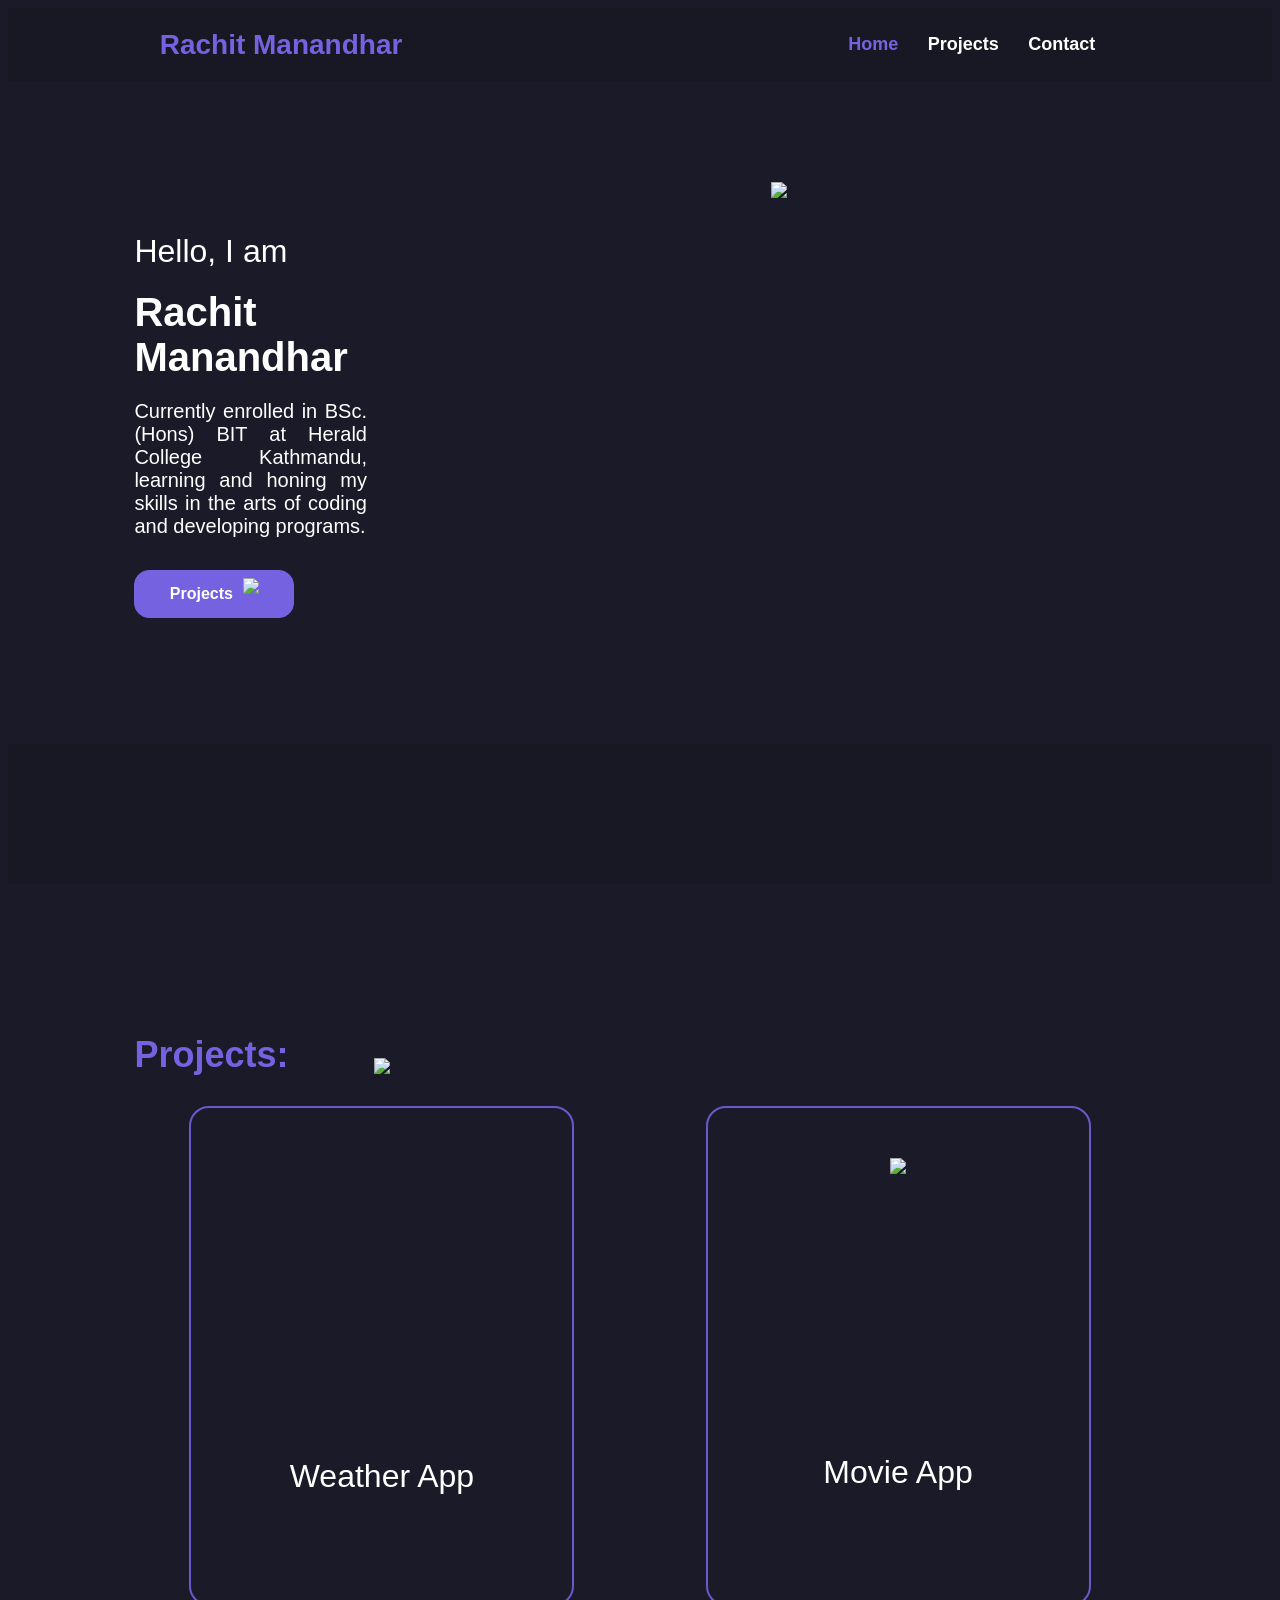
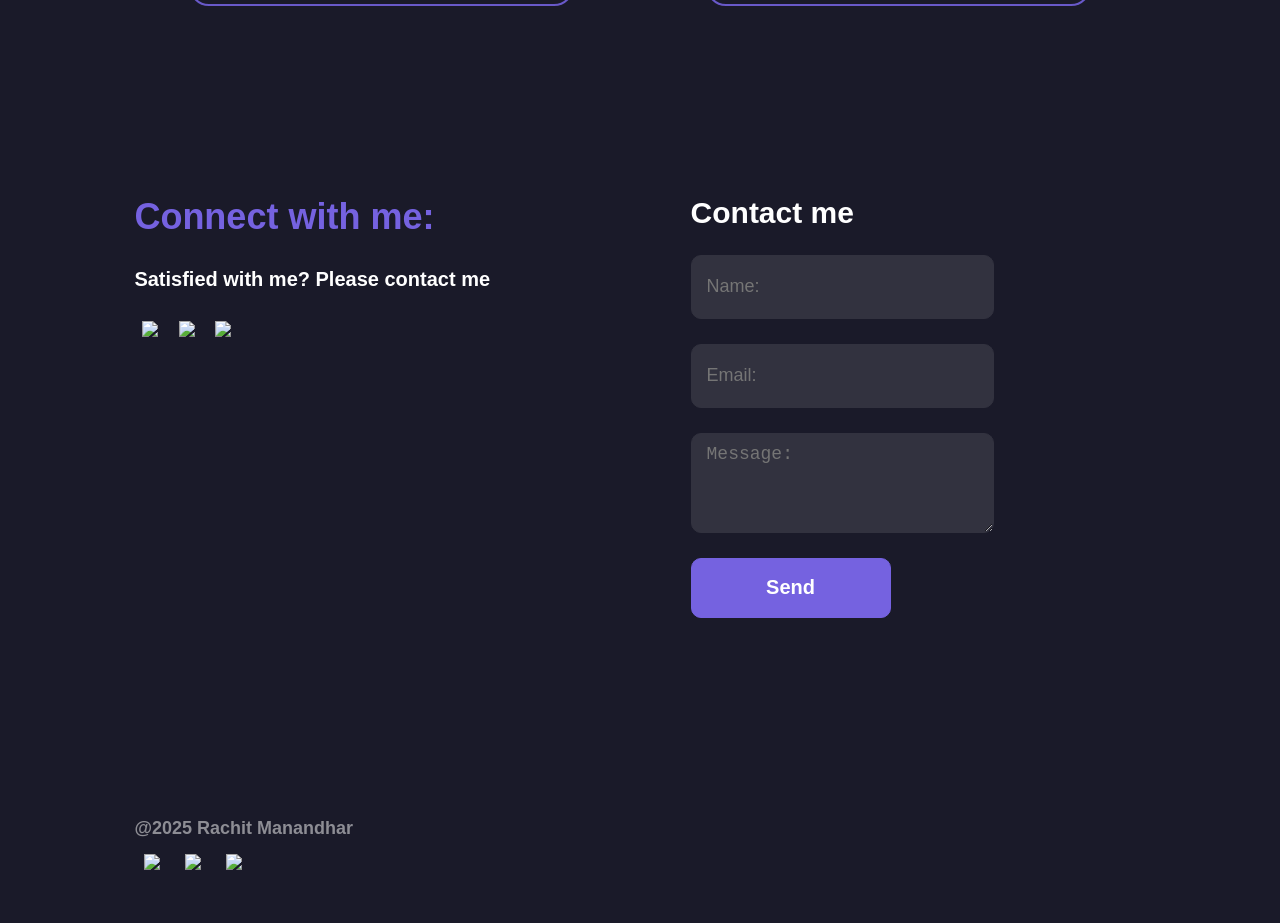
==== portfolio-RachitManandhar/index.html @ f7fb01e7 "Added Week1 Workshop files" ====
<!DOCTYPE html>
<html lang="en">
<head>
    <meta charset="UTF-8">
    <meta name="viewport" content="width=device-width, initial-scale=1.0">
    <title>Portfolio</title>
    <link rel="stylesheet" href="css/style.css">
</head>
<body>
    <header>
        <div class="navbar">
            <div class="title"><a href="#Home">Rachit Manandhar</a></div>
            <nav class="navdiv">
                <ul>
                    <li><a href="#Home" id="NavHome">Home</a></li>
                    <li><a href="#Projects">Projects</a></li>
                    <li><a href="#Contact">Contact</a></li>
                </ul>
            </nav>
        </div>
    </header>
    <section id="Home">
        <div class="Home">
            <div class="Bio">
                <p style="font-size: 32px;">Hello, I am </p>
                <p style="font-size: 40px; margin-top: 20px; margin-bottom: 20px; font-weight: 600;">Rachit Manandhar</p>
                <p style="font-size: 20px;">Currently enrolled in BSc.(Hons) BIT at Herald College Kathmandu, learning and honing my skills in the arts of coding and developing programs.</p>
                <div class="Buttons">
                    <div class="Button">
                        <a href="#Projects">
                            <button class="BProject"><p class="BT">Projects</p><img src="https://github.com/sleepyydesu/website/blob/master/projectsIcon.png?raw=true" height="32px"></button>
                        </a>
                    </div>
                </div>
            </div>
            <div class="Image">
                <img src="https://github.com/BokuWaSleepyyDesu/website/blob/master/me.png?raw=true" height="440px">
            </div>
        </div>
    </section>
    <hr>

    <section id="Projects">
        <div class="Project">
            <h1>Projects:</h1>
            <div class="Projects">
                <div class="PBox">
                    <a href="https://weatherapp.rachitmanandhar.com.np">
                        <div class="PIcon">
                            <img src="https://github.com/sleepyydesu/website/blob/master/weatherIcon.png?raw=true" height="400px" style="margin-top: -50px;">
                        </div>
                        <div class="PTitleDiv">
                            <p class="PTitle">Weather App</p>
                        </div>
                    </a>
                </div>
                <div class="PBox">
                    <a href="https://movieapp.rachitmanandhar.com.np">
                        <div class="PIcon">
                            <img src="https://github.com/sleepyydesu/website/blob/master/movieIcon.png?raw=true" height="196px" style="margin-top: 50px;">
                        </div>
                        <div class="PTitleDiv" style="margin-top: 100px;">
                            <p class="PTitle">Movie App</p>
                        </div>
                    </a>
                </div>
            </div>
        </div>
    </section>
    <section id="Contact">
        <div class="Contact">
            <div class="Ctext">
                <h1>Connect with me:</h1>
                <p>Satisfied with me? Please contact me</p>
                <div class="links">
                    <a href="https://facebook.com/sleepyydesu"><img src="https://github.com/sleepyydesu/website/blob/master/facebook.png?raw=true"></a>
                    <a href="https://instagram.com/sleepyydesu"><img src="https://github.com/sleepyydesu/website/blob/master/Instagram.png?raw=true"></a>
                    <a href="mailto:rachit2063@gmail.com"><img src="https://github.com/sleepyydesu/website/blob/master/mail.png?raw=true"></a>
                </div>
            </div>
            <div class="Cform">
                <p>Contact me</p>
                <form>
                    <input type="text" placeholder="Name:">
                    <input type="email" placeholder="Email:">
                    <textarea id="message" placeholder="Message:"></textarea>
                    <button id="send" type="submit">Send</button>
                </form>
            </div>
        </div>
    </section>
    <footer>
        <div class="Footer">
            <div class="FText">
                <p>@2025 Rachit Manandhar</p>
                <div class="Flinks">
                    <a href="https://facebook.com/sleepyydesu"><img src="https://github.com/sleepyydesu/website/blob/master/facebook.png?raw=true"></a>
                    <a href="https://instagram.com/sleepyydesu"><img src="https://github.com/sleepyydesu/website/blob/master/Instagram.png?raw=true"></a>
                    <a href="mailto:rachit2063@gmail.com"><img src="https://github.com/sleepyydesu/website/blob/master/mail.png?raw=true"></a>
                </div>
            </div>
        </div>
    </footer>
</body>
</html>
---- portfolio-RachitManandhar/css/style.css ----
*{
    text-decoration: none;
    box-sizing: border-box;
}

html{
    scroll-behavior: smooth;
}

body{
    background-color: #1a1a29;
    color: white;
    font-family: Arial, Helvetica, sans-serif;
}

.navbar{
    background-color: #181824;
    padding-left: 12%;
    padding-right: 12%;
    padding-top: 10px;
    padding-bottom: 10px;
    display: flex; 
    align-items: center;
    justify-content: space-between;
    width: 100%;
}

.title a{
    font-size: 28px;
    color: #7562e0;
    font-weight: 750;
}

.navbar li{
    list-style-type: none;
    display: inline;
}

.navbar li a{
    color: white; 
    font-size: 18px;
    font-weight: bold;
    margin-right: 25px;
}

#NavHome{
    color: #7562e0;
}

.Home{
    display: flex;
    padding-left: 10%;
    padding-right: 10%;
}

p{
    display: block;
    padding: 0%;
    margin: 0%;
}

.Bio{
    max-width: 23%;
    text-align: justify;
    margin-top: 15%;
}

.Image{
    max-width: 30%;
    padding-top: 10%;
    margin-left: 40%;
}

.Buttons{
    display: flex;
}

.Buttons button{
    margin-top: 32px;
    height: 48px;
    width: 160px;
    border-radius: 15px;
}

.Button{
    display: flex;
}

.BT{
    display: inline;
    padding-right: 10px;
}

.BProject{
    display: flex;
    align-items: center;
    justify-content: center;
    background-color: #7562e0;
    border: 1px solid #7562e0;
    color: white;
    font-size: 16px;
    font-weight: 600;
}

hr{
    margin-top: 10%;
    border: 70px solid #181824;
}

h1{
    color: #7562e0;
    font-weight: 600;
    font-size: 36px;
    padding-top: 30px;
}

.Project{
    padding-left: 10%;
    padding-right: 10%;
    margin-top: 120px;
}

.Projects{
    display: flex;
    justify-content: center;
    gap:10%;
}

.PBox{
    width: 385px;
    height: 500px;
    border: 2px solid #6959c9;
    border-radius: 20px;
    margin-left: 15px;
    margin-right: 15px;
    margin-bottom: 30px;
}

.PIcon{
    display: flex;
    align-items: center;
    justify-content: center;
}

.PTitleDiv{
    display: flex;
    align-items: center;
    justify-content: center;
}

.PTitle{
    font-size: 2rem;
    color: white;
}

.Contact{
    display: flex;
    padding-left: 10%;
    padding-right: 10%;
    padding-top: 100px;
    padding-bottom: 200px;
    justify-content: space-between;
}

.Ctext p{
    font-size: 20px;
    font-weight: 700;
}

.links{
    padding-top: 30px;
}

.links img{
    height: 30px;
    padding-left: 8px;
    padding-right: 8px;
}

.Cform{
    padding-right: 15%;
    width: 45%;
}

.Cform p{
    padding-top: 60px;
    font-size: 30px;
    font-weight: 600;
}

.Cform input{
    display: block;
    height: 64px;
    width: 100%;
    border: 1px solid #32323f;
    border-radius: 10px;
    background-color: #32323f;
    margin-top: 25px;
    margin-bottom: 25px;
    padding-left: 15px;
    font-size: 18px;
    color: white;
}

#message{
    display: block;
    height: 100px;
    width: 100%;
    border: 1px solid #32323f;
    border-radius: 10px;
    background-color: #32323f;
    margin-top: 25px;
    padding-top: 10px;
    margin-bottom: 25px;
    padding-left: 15px;
    font-size: 18px;
    color: white;
}

#send{
    height: 60px;
    width: 200px;
    background-color: #7562e0;
    border: 1px solid #7562e0;
    border-radius: 10px;
    font-size: 20px;
    color: white;
    font-weight: 700;
}

.Footer{
    padding-left: 10%;
    padding-right: 10%;
    color: #8d8d94;
    font-size: 18px;
    font-weight: 600;
    padding-bottom: 40px;
}

.Flinks{
    padding-top: 15px;
}

.Flinks img{
    height: 24px;
    padding-left: 10px;
    padding-right: 10px;
}
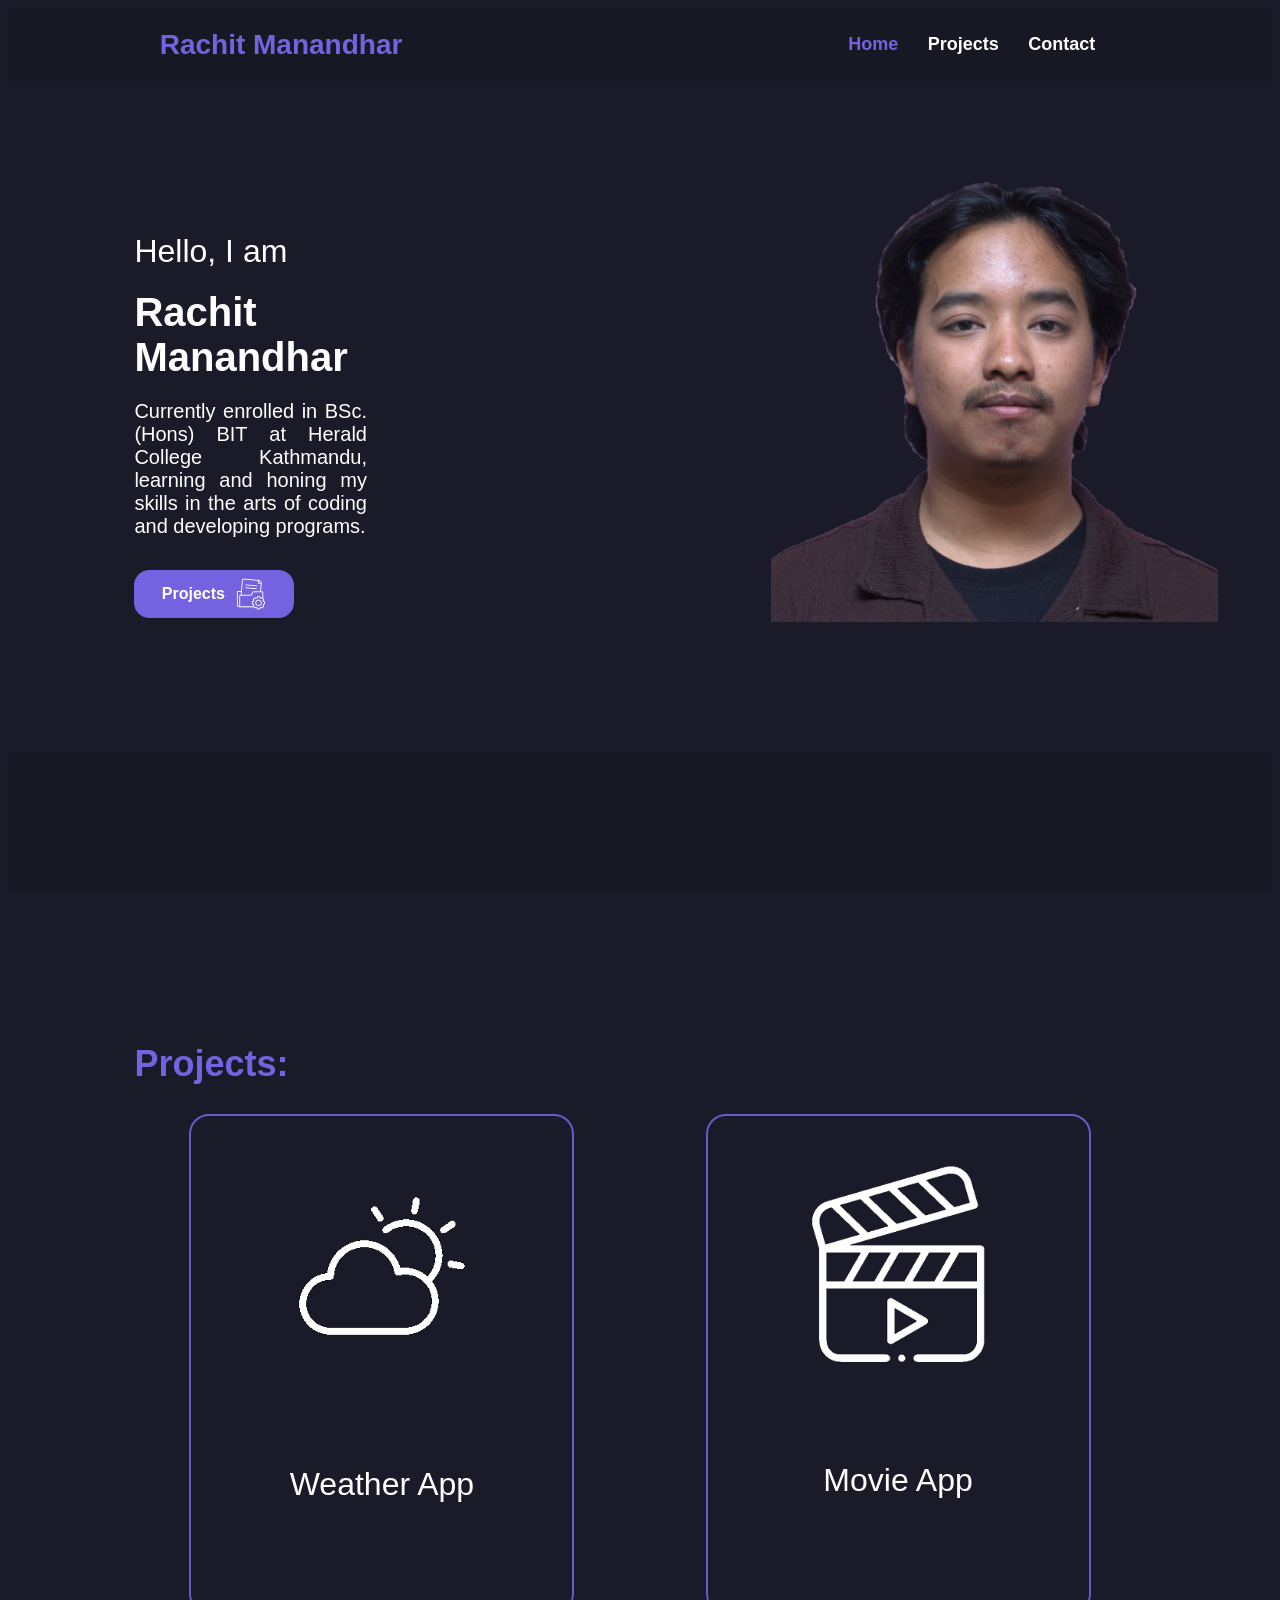
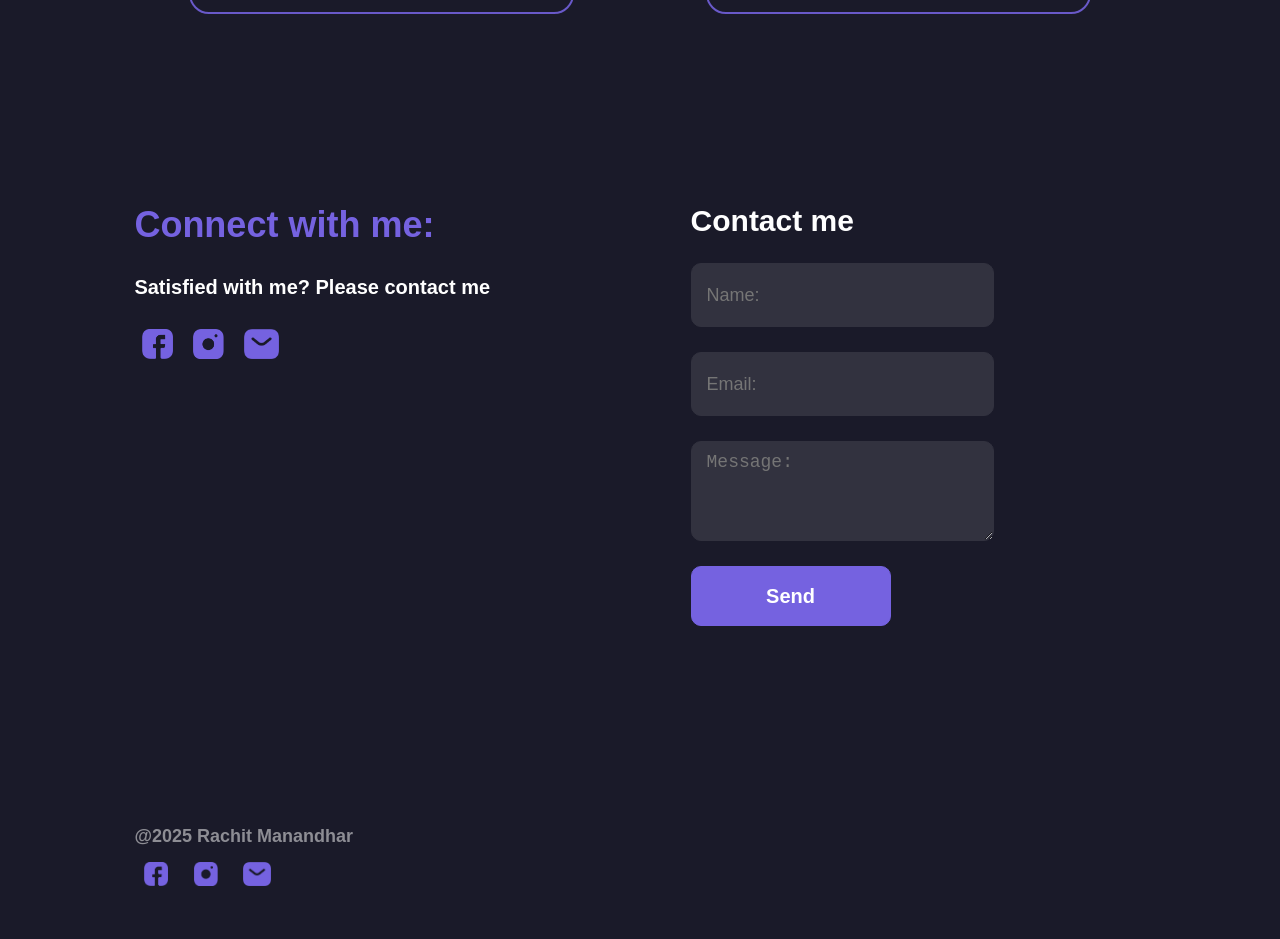
==== commit 143c2a75: "Added all the images for the portfolio" ====
--- a/portfolio-RachitManandhar/index.html
+++ b/portfolio-RachitManandhar/index.html
@@ -28,13 +28,13 @@
                 <div class="Buttons">
                     <div class="Button">
                         <a href="#Projects">
-                            <button class="BProject"><p class="BT">Projects</p><img src="https://github.com/sleepyydesu/website/blob/master/projectsIcon.png?raw=true" height="32px"></button>
+                            <button class="BProject"><p class="BT">Projects</p><img src="images/projectsIcon.png" height="32px"></button>
                         </a>
                     </div>
                 </div>
             </div>
             <div class="Image">
-                <img src="https://github.com/BokuWaSleepyyDesu/website/blob/master/me.png?raw=true" height="440px">
+                <img src="images/me.png" height="440px">
             </div>
         </div>
     </section>
@@ -47,7 +47,7 @@
                 <div class="PBox">
                     <a href="https://weatherapp.rachitmanandhar.com.np">
                         <div class="PIcon">
-                            <img src="https://github.com/sleepyydesu/website/blob/master/weatherIcon.png?raw=true" height="400px" style="margin-top: -50px;">
+                            <img src="images/weatherIcon.png" height="400px" style="margin-top: -50px;">
                         </div>
                         <div class="PTitleDiv">
                             <p class="PTitle">Weather App</p>
@@ -57,7 +57,7 @@
                 <div class="PBox">
                     <a href="https://movieapp.rachitmanandhar.com.np">
                         <div class="PIcon">
-                            <img src="https://github.com/sleepyydesu/website/blob/master/movieIcon.png?raw=true" height="196px" style="margin-top: 50px;">
+                            <img src="images/movieIcon.png" height="196px" style="margin-top: 50px;">
                         </div>
                         <div class="PTitleDiv" style="margin-top: 100px;">
                             <p class="PTitle">Movie App</p>
@@ -73,9 +73,9 @@
                 <h1>Connect with me:</h1>
                 <p>Satisfied with me? Please contact me</p>
                 <div class="links">
-                    <a href="https://facebook.com/sleepyydesu"><img src="https://github.com/sleepyydesu/website/blob/master/facebook.png?raw=true"></a>
-                    <a href="https://instagram.com/sleepyydesu"><img src="https://github.com/sleepyydesu/website/blob/master/Instagram.png?raw=true"></a>
-                    <a href="mailto:rachit2063@gmail.com"><img src="https://github.com/sleepyydesu/website/blob/master/mail.png?raw=true"></a>
+                    <a href="https://facebook.com/sleepyydesu"><img src="images/facebook.png"></a>
+                    <a href="https://instagram.com/sleepyydesu"><img src="images/Instagram.png"></a>
+                    <a href="mailto:rachit2063@gmail.com"><img src="images/mail.png"></a>
                 </div>
             </div>
             <div class="Cform">
@@ -94,9 +94,9 @@
             <div class="FText">
                 <p>@2025 Rachit Manandhar</p>
                 <div class="Flinks">
-                    <a href="https://facebook.com/sleepyydesu"><img src="https://github.com/sleepyydesu/website/blob/master/facebook.png?raw=true"></a>
-                    <a href="https://instagram.com/sleepyydesu"><img src="https://github.com/sleepyydesu/website/blob/master/Instagram.png?raw=true"></a>
-                    <a href="mailto:rachit2063@gmail.com"><img src="https://github.com/sleepyydesu/website/blob/master/mail.png?raw=true"></a>
+                    <a href="https://facebook.com/sleepyydesu"><img src="images/facebook.png"></a>
+                    <a href="https://instagram.com/sleepyydesu"><img src="images/Instagram.png"></a>
+                    <a href="mailto:rachit2063@gmail.com"><img src="images/mail.png"></a>
                 </div>
             </div>
         </div>
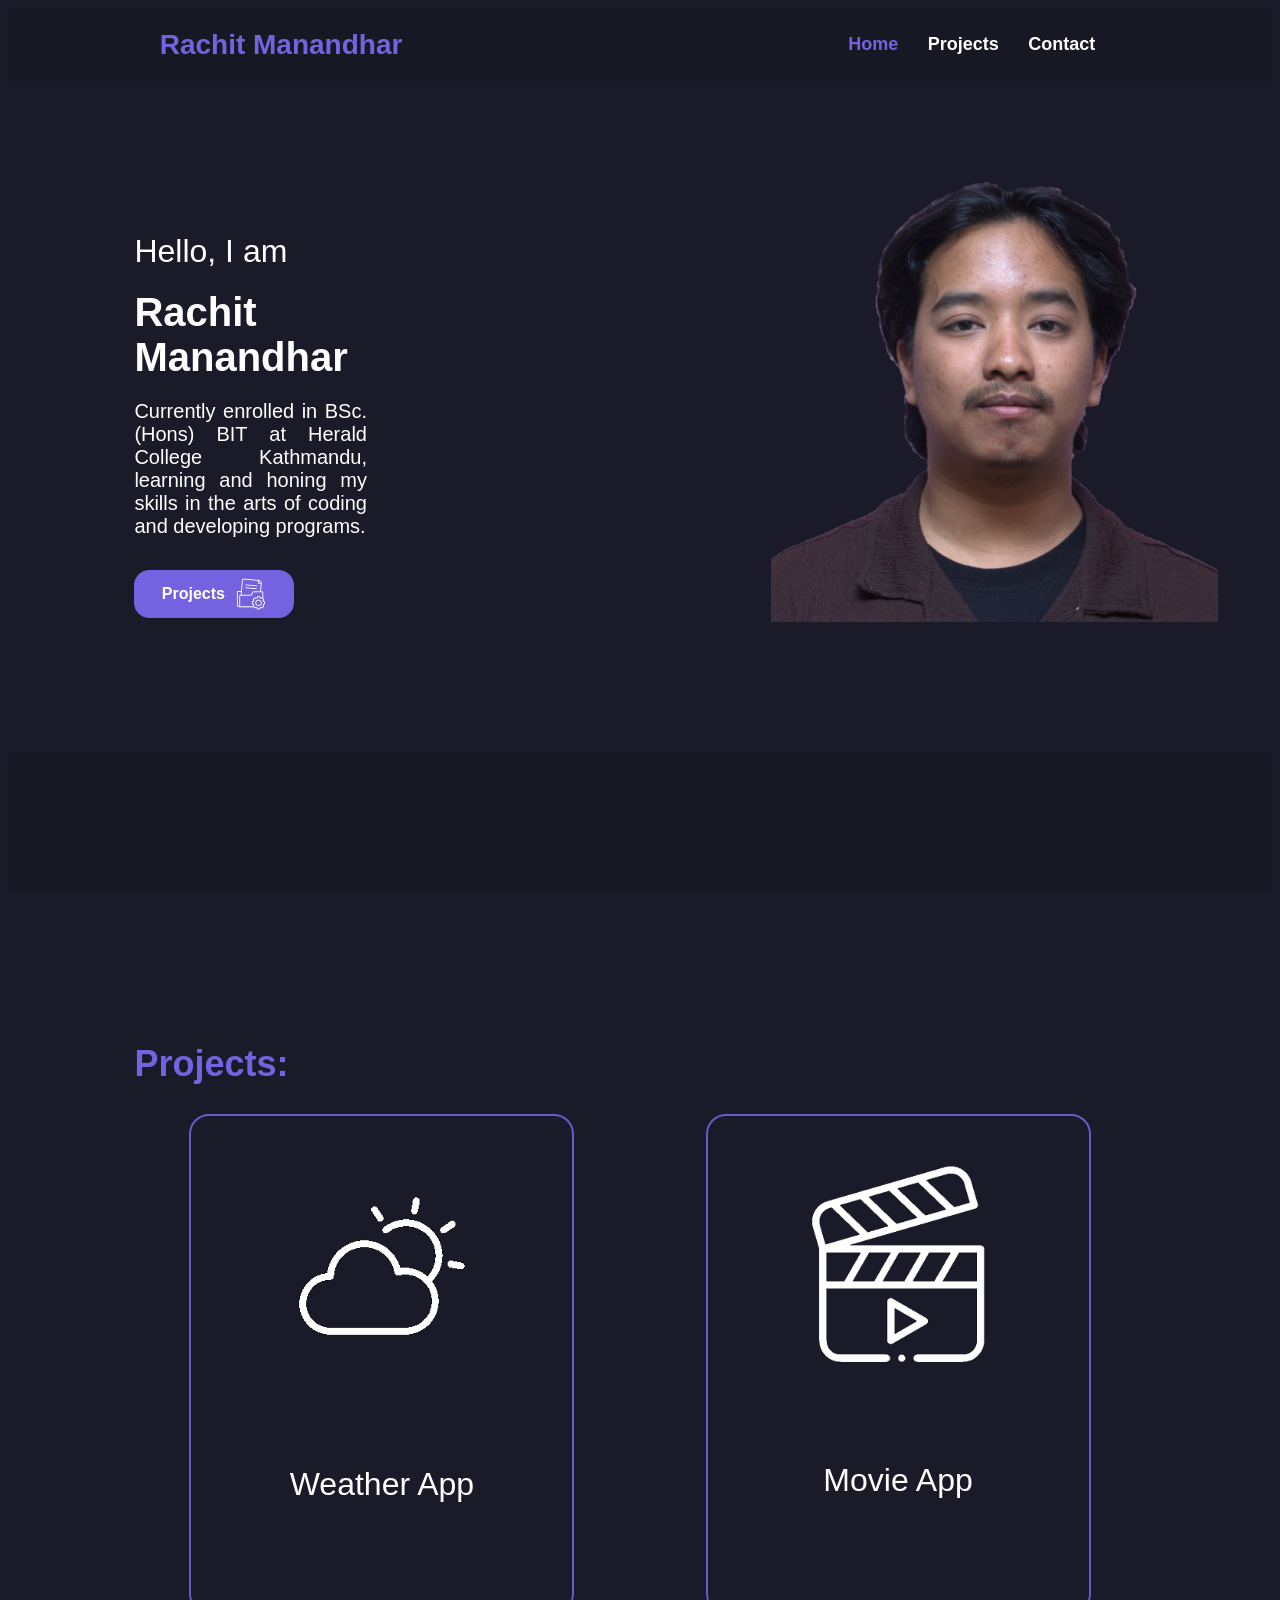
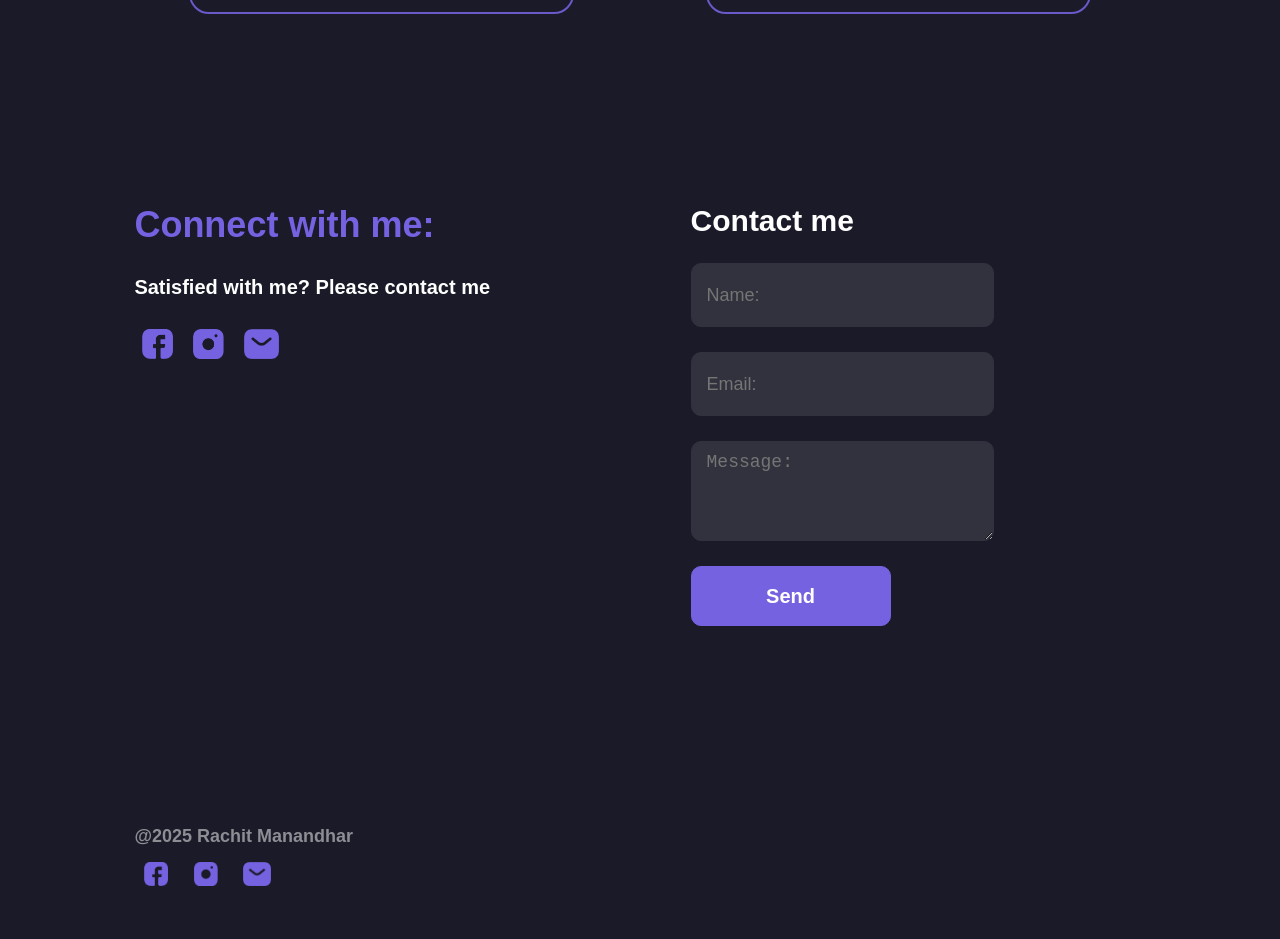
==== commit 63ac5f9c: "Added Media queries and icon" ====
--- a/portfolio-RachitManandhar/index.html
+++ b/portfolio-RachitManandhar/index.html
@@ -5,6 +5,7 @@
     <meta name="viewport" content="width=device-width, initial-scale=1.0">
     <title>Portfolio</title>
     <link rel="stylesheet" href="css/style.css">
+    <link rel="icon" href="images/me.png">
 </head>
 <body>
     <header>
@@ -71,7 +72,7 @@
         <div class="Contact">
             <div class="Ctext">
                 <h1>Connect with me:</h1>
-                <p>Satisfied with me? Please contact me</p>
+                <p>Satisfied with me? <span id="mbr"><br></span>Please contact me</p>
                 <div class="links">
                     <a href="https://facebook.com/sleepyydesu"><img src="images/facebook.png"></a>
                     <a href="https://instagram.com/sleepyydesu"><img src="images/Instagram.png"></a>
--- a/portfolio-RachitManandhar/css/style.css
+++ b/portfolio-RachitManandhar/css/style.css
@@ -80,6 +80,7 @@
     height: 48px;
     width: 160px;
     border-radius: 15px;
+    cursor: pointer;
 }
 
 .Button{
@@ -134,6 +135,11 @@
     margin-left: 15px;
     margin-right: 15px;
     margin-bottom: 30px;
+    transition: 0.3s ease;
+}
+
+.PBox:hover {
+    border-color: white;
 }
 
 .PIcon{
@@ -151,6 +157,11 @@
 .PTitle{
     font-size: 2rem;
     color: white;
+    transition: 0.3s ease;
+}
+
+.PBox:hover .PTitle {
+    color: #6959c9;
 }
 
 .Contact{
@@ -160,6 +171,10 @@
     padding-top: 100px;
     padding-bottom: 200px;
     justify-content: space-between;
+}
+
+#mbr {
+    display: none;
 }
 
 .Ctext p{
@@ -226,6 +241,7 @@
     font-size: 20px;
     color: white;
     font-weight: 700;
+    cursor: pointer;
 }
 
 .Footer{
@@ -245,4 +261,33 @@
     height: 24px;
     padding-left: 10px;
     padding-right: 10px;
+}
+
+@media (max-width: 1200px) {
+    .Image {
+        display: none;
+    }
+
+    .Projects {
+        flex-direction: column;
+    }
+
+    .PBox {
+        width:100%
+    }
+
+    .Cform {
+        padding-right: 0px;
+    }
+
+    .Bio {
+        width: 100%;
+        max-width: none;
+    }
+}
+
+@media (max-width: 1024px) {
+    #mbr {
+        display: inline;
+    }
 }
